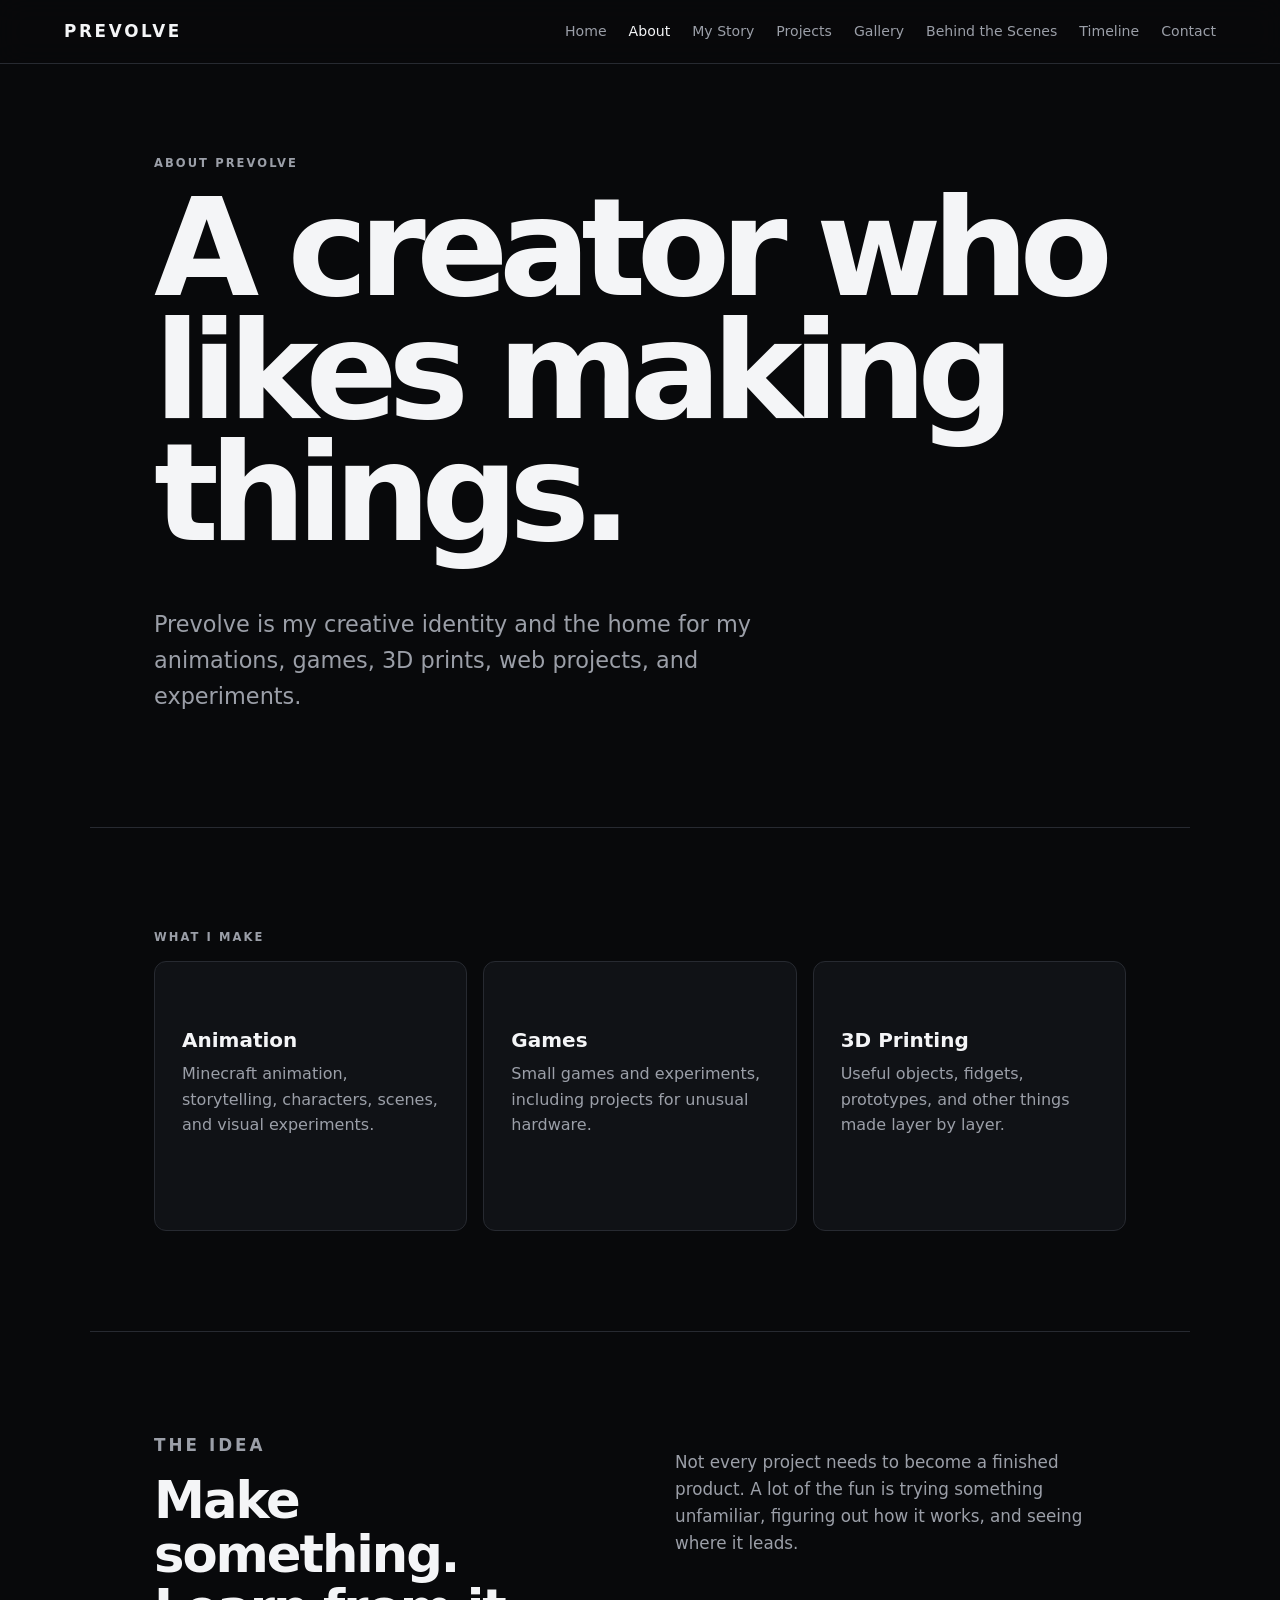
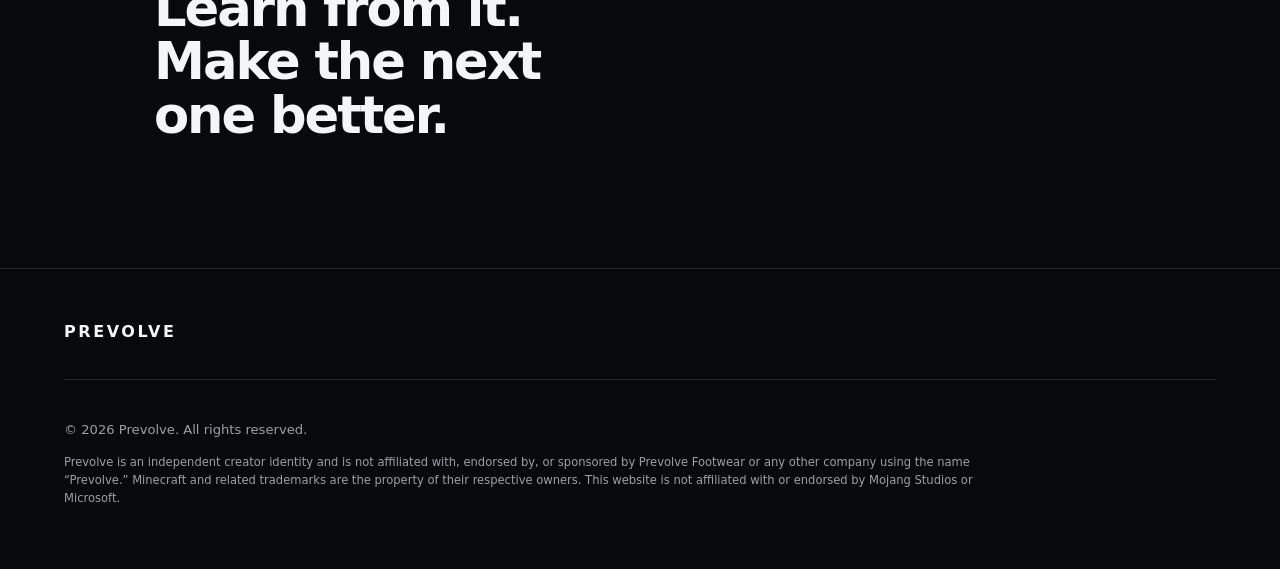
==== about.html @ 8d77a2c0 "Add About page" ====
<!doctype html><html lang="en"><head><meta charset="utf-8"><meta name="viewport" content="width=device-width,initial-scale=1"><title>About Prevolve</title><link rel="stylesheet" href="style.css"></head><body><header class="site-header"><a class="brand" href="index.html">PREVOLVE</a><button class="menu-toggle">☰</button><nav class="nav"><a href="index.html">Home</a><a class="active" href="about.html">About</a><a href="story.html">My Story</a><a href="projects.html">Projects</a><a href="gallery.html">Gallery</a><a href="behind-the-scenes.html">Behind the Scenes</a><a href="timeline.html">Timeline</a><a href="contact.html">Contact</a></nav></header><main><section class="hero"><p class="eyebrow">ABOUT PREVOLVE</p><h1>A creator who likes making things.</h1><p class="hero-text">Prevolve is my creative identity and the home for my animations, games, 3D prints, web projects, and experiments.</p></section><section class="section"><p class="eyebrow">WHAT I MAKE</p><div class="cards three"><div class="card"><h3>Animation</h3><p>Minecraft animation, storytelling, characters, scenes, and visual experiments.</p></div><div class="card"><h3>Games</h3><p>Small games and experiments, including projects for unusual hardware.</p></div><div class="card"><h3>3D Printing</h3><p>Useful objects, fidgets, prototypes, and other things made layer by layer.</p></div></div></section><section class="section split"><div><p class="eyebrow">THE IDEA</p><h2>Make something. Learn from it. Make the next one better.</h2></div><div><p>Not every project needs to become a finished product. A lot of the fun is trying something unfamiliar, figuring out how it works, and seeing where it leads.</p></div></section></main><footer class="site-footer"><strong>PREVOLVE</strong><div class="disclaimer"><p>© 2026 Prevolve. All rights reserved.</p><p>Prevolve is an independent creator identity and is not affiliated with, endorsed by, or sponsored by Prevolve Footwear or any other company using the name “Prevolve.” Minecraft and related trademarks are the property of their respective owners. This website is not affiliated with or endorsed by Mojang Studios or Microsoft.</p></div></footer><script src="script.js"></script></body></html>
---- style.css ----
:root{--bg:#08090b;--panel:#101216;--panel2:#15171c;--text:#f4f5f7;--muted:#9b9fa8;--line:#272a31;--accent:#e8e8e8}*{box-sizing:border-box}html{scroll-behavior:smooth}body{margin:0;background:var(--bg);color:var(--text);font-family:Inter,ui-sans-serif,system-ui,-apple-system,BlinkMacSystemFont,"Segoe UI",sans-serif;line-height:1.6}a{color:inherit;text-decoration:none}.site-header{position:sticky;top:0;z-index:20;display:flex;align-items:center;justify-content:space-between;padding:18px 5vw;background:rgba(8,9,11,.88);border-bottom:1px solid var(--line);backdrop-filter:blur(14px)}.brand{font-weight:900;letter-spacing:.16em;font-size:1.05rem}.nav{display:flex;gap:22px;align-items:center}.nav a{font-size:.88rem;color:var(--muted);transition:.2s}.nav a:hover,.nav a.active{color:var(--text)}.menu-toggle{display:none;background:none;border:0;color:var(--text);font-size:1.4rem}.hero{min-height:78vh;display:flex;flex-direction:column;justify-content:center;max-width:1100px;margin:auto;padding:90px 5vw}.eyebrow{font-size:.72rem;letter-spacing:.18em;font-weight:800;color:var(--muted);margin:0 0 15px}.hero h1{font-size:clamp(4rem,11vw,8.5rem);line-height:.9;letter-spacing:-.07em;margin:0 0 30px}.hero h1 span{color:#9da2ab}.hero-text{font-size:clamp(1.1rem,2vw,1.4rem);color:var(--muted);max-width:680px}.buttons{display:flex;gap:12px;flex-wrap:wrap;margin-top:28px}.button{display:inline-block;border:1px solid var(--line);padding:11px 17px;border-radius:8px;font-weight:700;font-size:.9rem;background:var(--panel);transition:.2s}.button:hover{transform:translateY(-2px);border-color:#555}.button.primary{background:var(--text);color:#08090b;border-color:var(--text)}.section{max-width:1100px;margin:auto;padding:100px 5vw;border-top:1px solid var(--line)}.section-heading h2,.split h2,.current h2{font-size:clamp(2rem,4vw,3.5rem);letter-spacing:-.04em;line-height:1.05;margin:0 0 25px}.large-copy{max-width:850px;color:#c0c3ca;font-size:1.3rem}.cards{display:grid;gap:16px}.cards.three{grid-template-columns:repeat(3,1fr)}.card{background:var(--panel);border:1px solid var(--line);border-radius:12px;padding:27px;transition:.25s;display:flex;flex-direction:column;min-height:270px}.card:hover{transform:translateY(-5px);background:var(--panel2);border-color:#41444c}.card-icon{font-size:1.5rem;margin-bottom:auto}.card h3{font-size:1.25rem;margin:35px 0 5px}.card p{color:var(--muted);margin:0 0 18px}.card-link,.text-link{font-weight:700;font-size:.9rem}.split{display:grid;grid-template-columns:1fr 1fr;gap:70px}.split p{color:var(--muted);font-size:1.05rem}.current{display:flex;justify-content:space-between;align-items:end;gap:30px}.current p{color:var(--muted)}.site-footer{border-top:1px solid var(--line);padding:50px 5vw;display:grid;grid-template-columns:1fr auto;gap:35px;max-width:1300px;margin:auto}.site-footer strong{letter-spacing:.16em}.site-footer p{color:var(--muted);font-size:.82rem}.footer-links{display:flex;gap:20px;align-items:start}.footer-links a{font-size:.85rem;color:var(--muted)}.footer-links a:hover{color:var(--text)}.disclaimer{grid-column:1/-1;border-top:1px solid var(--line);padding-top:25px}.disclaimer p:last-child{font-size:.72rem;max-width:950px}@media(max-width:800px){.menu-toggle{display:block}.nav{display:none;position:absolute;left:0;right:0;top:65px;background:var(--bg);border-bottom:1px solid var(--line);padding:18px 5vw;flex-direction:column;align-items:flex-start}.nav.open{display:flex}.cards.three,.split{grid-template-columns:1fr}.current{display:block}.current .button{margin-top:20px}.site-footer{grid-template-columns:1fr}.footer-links{flex-wrap:wrap}.hero{min-height:70vh;padding-top:65px}}
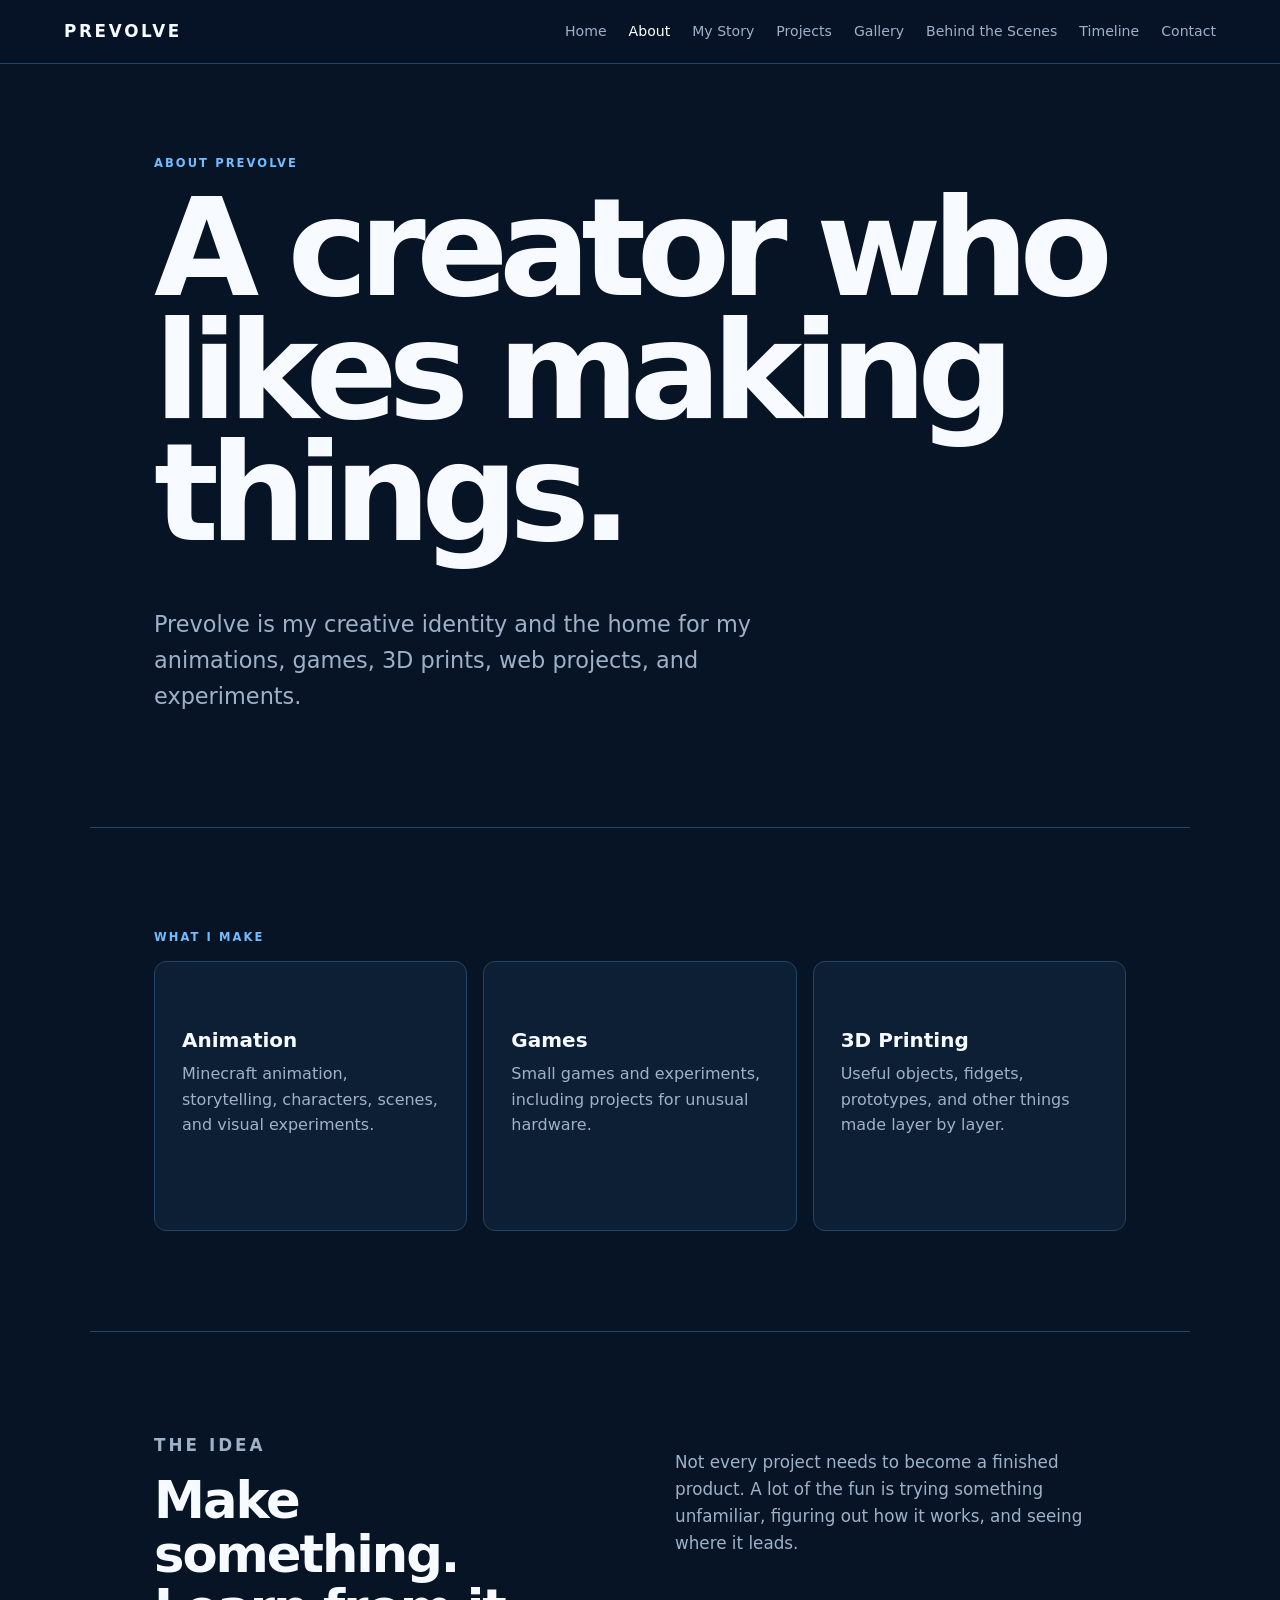
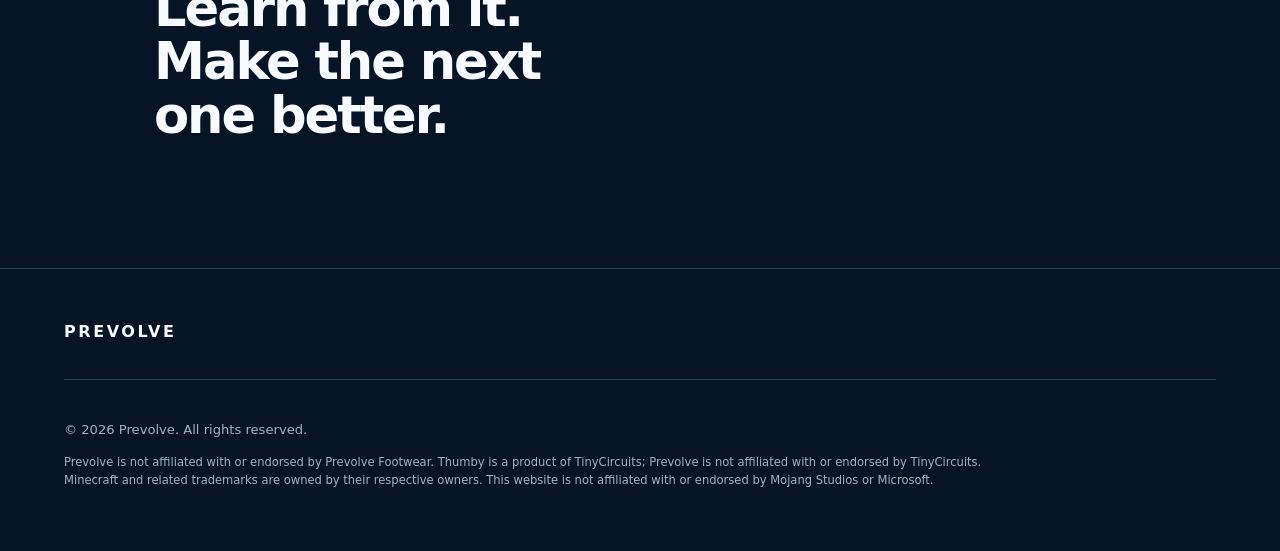
==== commit 3f9c3104: "Clarify footer affiliations on About page" ====
--- a/about.html
+++ b/about.html
@@ -1 +1 @@
-<!doctype html><html lang="en"><head><meta charset="utf-8"><meta name="viewport" content="width=device-width,initial-scale=1"><title>About Prevolve</title><link rel="stylesheet" href="style.css"></head><body><header class="site-header"><a class="brand" href="index.html">PREVOLVE</a><button class="menu-toggle">☰</button><nav class="nav"><a href="index.html">Home</a><a class="active" href="about.html">About</a><a href="story.html">My Story</a><a href="projects.html">Projects</a><a href="gallery.html">Gallery</a><a href="behind-the-scenes.html">Behind the Scenes</a><a href="timeline.html">Timeline</a><a href="contact.html">Contact</a></nav></header><main><section class="hero"><p class="eyebrow">ABOUT PREVOLVE</p><h1>A creator who likes making things.</h1><p class="hero-text">Prevolve is my creative identity and the home for my animations, games, 3D prints, web projects, and experiments.</p></section><section class="section"><p class="eyebrow">WHAT I MAKE</p><div class="cards three"><div class="card"><h3>Animation</h3><p>Minecraft animation, storytelling, characters, scenes, and visual experiments.</p></div><div class="card"><h3>Games</h3><p>Small games and experiments, including projects for unusual hardware.</p></div><div class="card"><h3>3D Printing</h3><p>Useful objects, fidgets, prototypes, and other things made layer by layer.</p></div></div></section><section class="section split"><div><p class="eyebrow">THE IDEA</p><h2>Make something. Learn from it. Make the next one better.</h2></div><div><p>Not every project needs to become a finished product. A lot of the fun is trying something unfamiliar, figuring out how it works, and seeing where it leads.</p></div></section></main><footer class="site-footer"><strong>PREVOLVE</strong><div class="disclaimer"><p>© 2026 Prevolve. All rights reserved.</p><p>Prevolve is an independent creator identity and is not affiliated with, endorsed by, or sponsored by Prevolve Footwear or any other company using the name “Prevolve.” Minecraft and related trademarks are the property of their respective owners. This website is not affiliated with or endorsed by Mojang Studios or Microsoft.</p></div></footer><script src="script.js"></script></body></html>+<!doctype html><html lang="en"><head><meta charset="utf-8"><meta name="viewport" content="width=device-width,initial-scale=1"><title>About Prevolve</title><link rel="stylesheet" href="style.css"></head><body><header class="site-header"><a class="brand" href="index.html">PREVOLVE</a><button class="menu-toggle">☰</button><nav class="nav"><a href="index.html">Home</a><a class="active" href="about.html">About</a><a href="story.html">My Story</a><a href="projects.html">Projects</a><a href="gallery.html">Gallery</a><a href="behind-the-scenes.html">Behind the Scenes</a><a href="timeline.html">Timeline</a><a href="contact.html">Contact</a></nav></header><main><section class="hero"><p class="eyebrow">ABOUT PREVOLVE</p><h1>A creator who likes making things.</h1><p class="hero-text">Prevolve is my creative identity and the home for my animations, games, 3D prints, web projects, and experiments.</p></section><section class="section"><p class="eyebrow">WHAT I MAKE</p><div class="cards three"><div class="card"><h3>Animation</h3><p>Minecraft animation, storytelling, characters, scenes, and visual experiments.</p></div><div class="card"><h3>Games</h3><p>Small games and experiments, including projects for unusual hardware.</p></div><div class="card"><h3>3D Printing</h3><p>Useful objects, fidgets, prototypes, and other things made layer by layer.</p></div></div></section><section class="section split"><div><p class="eyebrow">THE IDEA</p><h2>Make something. Learn from it. Make the next one better.</h2></div><div><p>Not every project needs to become a finished product. A lot of the fun is trying something unfamiliar, figuring out how it works, and seeing where it leads.</p></div></section></main><footer class="site-footer"><strong>PREVOLVE</strong><div class="disclaimer"><p>© 2026 Prevolve. All rights reserved.</p><p>Prevolve is not affiliated with or endorsed by Prevolve Footwear. Thumby is a product of TinyCircuits; Prevolve is not affiliated with or endorsed by TinyCircuits. Minecraft and related trademarks are owned by their respective owners. This website is not affiliated with or endorsed by Mojang Studios or Microsoft.</p></div></footer><script src="script.js"></script></body></html>
--- a/style.css
+++ b/style.css
@@ -1 +1 @@
-:root{--bg:#08090b;--panel:#101216;--panel2:#15171c;--text:#f4f5f7;--muted:#9b9fa8;--line:#272a31;--accent:#e8e8e8}*{box-sizing:border-box}html{scroll-behavior:smooth}body{margin:0;background:var(--bg);color:var(--text);font-family:Inter,ui-sans-serif,system-ui,-apple-system,BlinkMacSystemFont,"Segoe UI",sans-serif;line-height:1.6}a{color:inherit;text-decoration:none}.site-header{position:sticky;top:0;z-index:20;display:flex;align-items:center;justify-content:space-between;padding:18px 5vw;background:rgba(8,9,11,.88);border-bottom:1px solid var(--line);backdrop-filter:blur(14px)}.brand{font-weight:900;letter-spacing:.16em;font-size:1.05rem}.nav{display:flex;gap:22px;align-items:center}.nav a{font-size:.88rem;color:var(--muted);transition:.2s}.nav a:hover,.nav a.active{color:var(--text)}.menu-toggle{display:none;background:none;border:0;color:var(--text);font-size:1.4rem}.hero{min-height:78vh;display:flex;flex-direction:column;justify-content:center;max-width:1100px;margin:auto;padding:90px 5vw}.eyebrow{font-size:.72rem;letter-spacing:.18em;font-weight:800;color:var(--muted);margin:0 0 15px}.hero h1{font-size:clamp(4rem,11vw,8.5rem);line-height:.9;letter-spacing:-.07em;margin:0 0 30px}.hero h1 span{color:#9da2ab}.hero-text{font-size:clamp(1.1rem,2vw,1.4rem);color:var(--muted);max-width:680px}.buttons{display:flex;gap:12px;flex-wrap:wrap;margin-top:28px}.button{display:inline-block;border:1px solid var(--line);padding:11px 17px;border-radius:8px;font-weight:700;font-size:.9rem;background:var(--panel);transition:.2s}.button:hover{transform:translateY(-2px);border-color:#555}.button.primary{background:var(--text);color:#08090b;border-color:var(--text)}.section{max-width:1100px;margin:auto;padding:100px 5vw;border-top:1px solid var(--line)}.section-heading h2,.split h2,.current h2{font-size:clamp(2rem,4vw,3.5rem);letter-spacing:-.04em;line-height:1.05;margin:0 0 25px}.large-copy{max-width:850px;color:#c0c3ca;font-size:1.3rem}.cards{display:grid;gap:16px}.cards.three{grid-template-columns:repeat(3,1fr)}.card{background:var(--panel);border:1px solid var(--line);border-radius:12px;padding:27px;transition:.25s;display:flex;flex-direction:column;min-height:270px}.card:hover{transform:translateY(-5px);background:var(--panel2);border-color:#41444c}.card-icon{font-size:1.5rem;margin-bottom:auto}.card h3{font-size:1.25rem;margin:35px 0 5px}.card p{color:var(--muted);margin:0 0 18px}.card-link,.text-link{font-weight:700;font-size:.9rem}.split{display:grid;grid-template-columns:1fr 1fr;gap:70px}.split p{color:var(--muted);font-size:1.05rem}.current{display:flex;justify-content:space-between;align-items:end;gap:30px}.current p{color:var(--muted)}.site-footer{border-top:1px solid var(--line);padding:50px 5vw;display:grid;grid-template-columns:1fr auto;gap:35px;max-width:1300px;margin:auto}.site-footer strong{letter-spacing:.16em}.site-footer p{color:var(--muted);font-size:.82rem}.footer-links{display:flex;gap:20px;align-items:start}.footer-links a{font-size:.85rem;color:var(--muted)}.footer-links a:hover{color:var(--text)}.disclaimer{grid-column:1/-1;border-top:1px solid var(--line);padding-top:25px}.disclaimer p:last-child{font-size:.72rem;max-width:950px}@media(max-width:800px){.menu-toggle{display:block}.nav{display:none;position:absolute;left:0;right:0;top:65px;background:var(--bg);border-bottom:1px solid var(--line);padding:18px 5vw;flex-direction:column;align-items:flex-start}.nav.open{display:flex}.cards.three,.split{grid-template-columns:1fr}.current{display:block}.current .button{margin-top:20px}.site-footer{grid-template-columns:1fr}.footer-links{flex-wrap:wrap}.hero{min-height:70vh;padding-top:65px}}+:root{--bg:#071426;--panel:#0d1f35;--panel2:#122a47;--text:#f7fbff;--muted:#9db2c9;--line:#244465;--accent:#55adff;--blue:#318cff}*{box-sizing:border-box}html{scroll-behavior:smooth}body{margin:0;background:var(--bg);color:var(--text);font-family:Inter,ui-sans-serif,system-ui,-apple-system,BlinkMacSystemFont,"Segoe UI",sans-serif;line-height:1.6}a{color:inherit;text-decoration:none}.site-header{position:sticky;top:0;z-index:20;display:flex;align-items:center;justify-content:space-between;padding:18px 5vw;background:rgba(7,20,38,.92);border-bottom:1px solid var(--line);backdrop-filter:blur(14px)}.brand{font-weight:900;letter-spacing:.16em;font-size:1.05rem}.nav{display:flex;gap:22px;align-items:center}.nav a{font-size:.88rem;color:var(--muted);transition:.2s}.nav a:hover,.nav a.active{color:#fff}.menu-toggle{display:none;background:none;border:0;color:#fff;font-size:1.4rem}.hero{min-height:78vh;display:flex;flex-direction:column;justify-content:center;max-width:1100px;margin:auto;padding:90px 5vw}.eyebrow{font-size:.72rem;letter-spacing:.18em;font-weight:800;color:#72bcff;margin:0 0 15px}.hero h1{font-size:clamp(4rem,11vw,8.5rem);line-height:.9;letter-spacing:-.07em;margin:0 0 30px}.hero h1 span{color:#91ceff}.hero-text{font-size:clamp(1.1rem,2vw,1.4rem);color:var(--muted);max-width:680px}.buttons{display:flex;gap:12px;flex-wrap:wrap;margin-top:28px}.button{display:inline-block;border:1px solid var(--line);padding:11px 17px;border-radius:8px;font-weight:700;font-size:.9rem;background:var(--panel);transition:.2s}.button:hover{transform:translateY(-2px);border-color:#4a80b0}.button.primary{background:#fff;color:#071426;border-color:#fff}.section{max-width:1100px;margin:auto;padding:100px 5vw;border-top:1px solid var(--line)}.section-heading h2,.split h2,.current h2{font-size:clamp(2rem,4vw,3.5rem);letter-spacing:-.04em;line-height:1.05;margin:0 0 25px}.large-copy{max-width:850px;color:#c4d5e7;font-size:1.3rem}.cards{display:grid;gap:16px}.cards.three{grid-template-columns:repeat(3,1fr)}.card{background:var(--panel);border:1px solid var(--line);border-radius:12px;padding:27px;transition:.25s;display:flex;flex-direction:column;min-height:270px}.card:hover{transform:translateY(-5px);background:var(--panel2);border-color:#3b6d99}.card-icon{display:block;width:32px;height:32px;margin-bottom:auto;color:#fff;font-size:1.35rem;line-height:1}.card-icon svg{display:block;width:100%;height:100%;fill:none;stroke:currentColor;stroke-width:1.8;stroke-linecap:round;stroke-linejoin:round}.card h3{font-size:1.25rem;margin:35px 0 5px}.card p{color:var(--muted);margin:0 0 18px}.card-link,.text-link{font-weight:700;font-size:.9rem;color:#72bcff}.split{display:grid;grid-template-columns:1fr 1fr;gap:70px}.split p{color:var(--muted);font-size:1.05rem}.current{display:flex;justify-content:space-between;align-items:end;gap:30px}.current p{color:var(--muted)}.site-footer{border-top:1px solid var(--line);padding:50px 5vw;display:grid;grid-template-columns:1fr auto;gap:35px;max-width:1300px;margin:auto}.site-footer strong{letter-spacing:.16em}.site-footer p{color:var(--muted);font-size:.82rem}.footer-links{display:flex;gap:20px;align-items:start}.footer-links a{font-size:.85rem;color:var(--muted)}.footer-links a:hover{color:#fff}.disclaimer{grid-column:1/-1;border-top:1px solid var(--line);padding-top:25px}.disclaimer p:last-child{font-size:.72rem;max-width:950px}@media(max-width:800px){.menu-toggle{display:block}.nav{display:none;position:absolute;left:0;right:0;top:65px;background:var(--bg);border-bottom:1px solid var(--line);padding:18px 5vw;flex-direction:column;align-items:flex-start}.nav.open{display:flex}.cards.three,.split{grid-template-columns:1fr}.current{display:block}.current .button{margin-top:20px}.site-footer{grid-template-columns:1fr}.footer-links{flex-wrap:wrap}.hero{min-height:70vh;padding-top:65px}}
